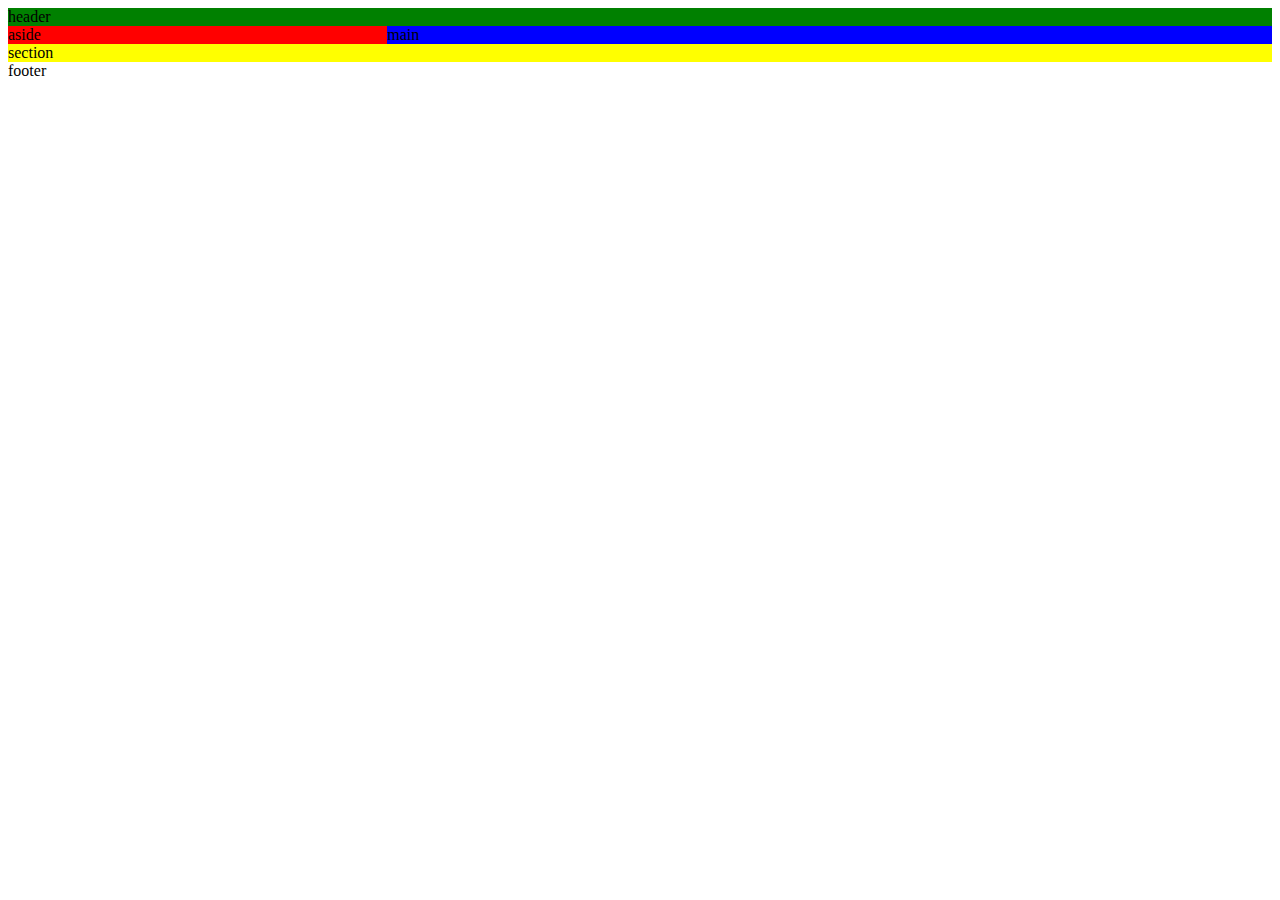
==== index.html @ 19066f65 "layout hem, mobile" ====
<!DOCTYPE html>
<html lang="en">
<head>
  <meta charset="UTF-8">
  <meta name="viewport" content="width=device-width, initial-scale=1.0">
  <link rel="stylesheet" href="css/style.css">
  <title>Hem</title>
</head>
<body>
  <div id="container">
    <header>header</header>
    <aside>aside</aside>
    <main>main</main>
    <section>section</section>
    <footer>footer</footer>
  </div>
  
</body>
</html>
---- css/style.css ----
#container {
    display: grid;
    grid-template-areas: 
    'hd hd'
    'as main'
    'sec sec'
    'ft ft';
    grid-template-columns: 1fr 70%;
    grid-template-rows: 1fr 1fr 1fr 1fr;
}

header {
    grid-area: hd;
    background: green;
}

aside {
    grid-area: as;
    background: red;
}

main {
    grid-area: main;
    background: blue
}

section {
    grid-area: sec;
    background: yellow;
}

footer {
    grid-area: ft;
    background: white;
}
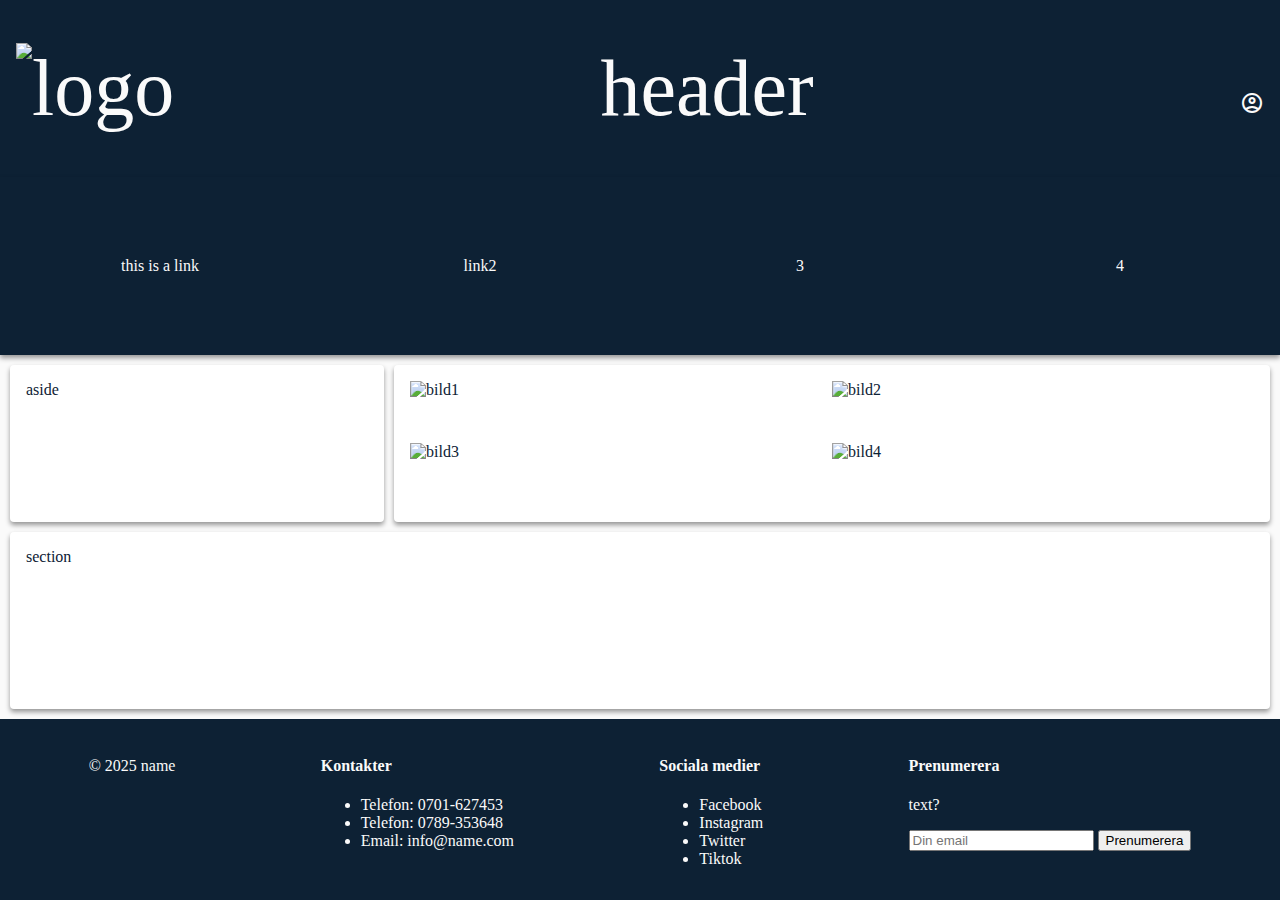
==== commit de055ac0: "Färgval" ====
--- a/index.html
+++ b/index.html
@@ -3,17 +3,73 @@
 <head>
   <meta charset="UTF-8">
   <meta name="viewport" content="width=device-width, initial-scale=1.0">
+  <link rel="stylesheet" href="https://fonts.googleapis.com/icon?family=Material+Icons">
+  <link rel="stylesheet" href="https://fonts.googleapis.com/css2?family=Material+Symbols+Outlined:opsz,wght,FILL,GRAD@20..48,100..700,0..1,-50..200&icon_names=account_circle" />
   <link rel="stylesheet" href="css/style.css">
   <title>Hem</title>
 </head>
 <body>
-  <div id="container">
-    <header>header</header>
-    <aside>aside</aside>
-    <main>main</main>
-    <section>section</section>
-    <footer>footer</footer>
+  <div class="fade-layer"></div>
+  <div id="container1">
+    <header>
+      <div class="menu-button">
+        <i class="material-icons">menu</i>
+      </div>
+      <div class="logo">
+        <img src="" alt="logo">
+      </div>
+      header
+      <div class="user">
+        <i class="material-symbols-outlined">
+          account_circle
+        </i>
+      </div>
+    </header>
+    <nav class="menu">
+      <a href="/index.html" id="link1">this is a link</a>
+      <a href="/index2.html" id="link2">link2</a>
+      <a href="/index3.html" id="link3">3</a>
+      <a href="/index4.html" id="link4">4</a>
+    </nav>
+    <aside id="as1">aside</aside>
+    <main id="main1">
+      <img src="" alt="bild1">
+      <img src="" alt="bild2">
+      <img src="" alt="bild3">
+      <img src="" alt="bild4">
+    </main>
+    <section id="sec1">section</section>
+    <footer>
+      <div class="footer-section">
+        <p id="name-copyright">&copy; 2025 name</p>
+      </div>
+      <div class="footer-section">
+        <h4>Kontakter</h4>
+        <ul>
+            <li>Telefon: 0701-627453</li>
+            <li>Telefon: 0789-353648</li>
+            <li>Email: <a href="mailto:info@name.com" target="_blank">info@name.com</a></li>
+        </ul>
+    </div>
+    <div class="footer-section">
+      <h4>Sociala medier</h4>
+      <ul>
+          <li><a href="https://facebook.com" target="_blank">Facebook</a></li>
+          <li><a href="https://instagram.com" target="_blank">Instagram</a></li>
+          <li><a href="https://twitter.com" target="_blank">Twitter</a></li>
+          <li><a href="https://tiktok.com" target="_blank">Tiktok</a></li>
+      </ul>
+    </div>
+    <div class="footer-section">
+        <h4>Prenumerera</h4>
+        <p>text?</p>
+        <form action="#" method="post">
+            <input type="email" placeholder="Din email" required>
+            <button type="submit">Prenumerera</button>
+        </form>
+    </div>
+  </footer>
   </div>
-  
+  <script src="js/main.js"></script>
 </body>
 </html>--- a/css/style.css
+++ b/css/style.css
@@ -1,35 +1,331 @@
-#container {
+body{
+    margin: 0;
+    background-color: #fafafa;
+    color: #fafafa;
+}
+
+#container1 {
+    height: 100vh;
     display: grid;
     grid-template-areas: 
     'hd hd'
-    'as main'
-    'sec sec'
+    'as1 as1'
+    'main1 main1'
+    'sec1 sec1'
     'ft ft';
     grid-template-columns: 1fr 70%;
-    grid-template-rows: 1fr 1fr 1fr 1fr;
+    grid-template-rows: 1fr 1fr 1fr 1fr 1fr;
+}
+
+#container2{
+    height: 100vh;
+    display: grid;
+    grid-template-areas:
+    'hd hd'
+    'as2 as2'
+    'main2 main2'
+    'sec2 sec2'
+    'ft ft';
+    grid-template-columns: 70% 1fr;
+    grid-template-rows: 1fr 1fr 1fr 1fr 1fr;
+}
+
+#container3{
+    height: 100vh;
+    display: grid;
+    grid-template-areas:
+    'hd hd'
+    'as3 as3'
+    'main3 main3'
+    'sec3 sec3'
+    'ft ft';
+    grid-template-columns: 1fr 1fr;
+    grid-template-rows: 1fr 1fr 1fr 1fr 1fr;
+}
+
+#container4{
+    height: 100vh;
+    display: grid;
+    grid-template-areas:
+    'hd hd'
+    'main4 main4'
+    'as4 as4'
+    'sec4 sec4'
+    'art4 art4'
+    'ft ft';
+    grid-template-columns: 1fr 1fr;
+    grid-template-rows: 1fr 1fr 1fr 1fr 1fr;
 }
 
 header {
     grid-area: hd;
-    background: green;
-}
-
-aside {
-    grid-area: as;
-    background: red;
-}
-
-main {
-    grid-area: main;
-    background: blue
-}
-
-section {
-    grid-area: sec;
-    background: yellow;
+    background: #0d2134;
+    color: #fafafa;
+    display: flex;
+    justify-content: center;
+    justify-content: space-between;
+    align-items: center;
+    padding: 1rem;
+    font-size: 5rem;
+    border-radius: 4px;
+    box-shadow: 0 3px 5px rgba(0, 0, 0, 0.4)
+}
+
+.menu-button i.material-icons{
+    font-size: 2.5rem;
+}
+
+
+.logo {
+    display: none;
+}
+
+.menu {
+    background-color: #0d2134;
+    color: #fafafa;
+    height: 100vh;
+    width: 80vw;
+    position: fixed;
+    top: 0;
+    left: -80vw;
+    transition: left 0.3s;
+    z-index: 10;
+    display: flex;
+    align-items: center;
+    flex-direction: column;
+    justify-content: space-around;
+    box-shadow: 0 3px 5px rgba(0, 0, 0, 0.4)
+    
+}
+
+.menu a{
+    flex:1;
+    height: 100%;
+    width: 100%;
+    display: flex;
+    align-items: center;
+    justify-content: center;
+    
+    text-decoration: none;
+}
+
+.menu a:hover{
+    background-color: aqua;
+}
+
+a {
+    text-decoration: none;
+    color:#fafafa;
+}
+
+
+.show {
+    left: 0;
+}
+
+.fade-layer{
+    position: fixed;
+    top: 0;
+    bottom: 0;
+    left: 0;
+    right: 0;
+    background-color: rgba(0, 0, 0, 0.0);
+    display: none;
+    z-index: 5;
+}
+
+.fade-layer.visible{
+    display: block;
+}
+
+
+aside{
+    background: #ffffff;
+    padding: 1rem;
+    color: #0d2134;
+    border-radius: 4px;
+    box-shadow: 0 3px 5px rgba(0, 0, 0, 0.4);
+}
+
+#as1{
+    grid-area: as1;
+    margin-top: 10px;
+    margin-bottom: 10px;
+    margin-left: 10px;
+}
+
+#as2{
+    grid-area:as2;
+    margin-top: 10px;
+    margin-bottom: 10px;
+    margin-right: 10px;
+}
+
+#as3{
+    grid-area:as3;
+    margin-left: 10px;
+    margin-right: 10px;
+    
+}
+
+#as4{
+    grid-area:as4;
+    margin-left: 10px;
+    margin-right: 10px;
+}
+
+main{
+    background: #ffffff;
+    padding: 1rem;
+    margin: 10px;
+    color: #0d2134;
+    border-radius: 4px;
+    box-shadow: 0 3px 5px rgba(0, 0, 0, 0.4);
+}
+
+#main1{
+    grid-area: main1;
+    
+}
+
+#main2{
+    grid-area: main2;
+}
+
+#main3{
+    grid-area: main3;
+}
+
+#main4{
+    grid-area: main4;
+}
+
+section{
+    background: #ffffff;
+    padding: 1rem;
+    box-shadow: 0 3px 5px rgba(0, 0, 0, 0.4);
+    border-radius: 4px;
+    color: #0d2134;
+}
+
+#sec1{
+    grid-area: sec1;
+    margin-left: 10px;
+    margin-right: 10px;
+
+}
+
+#sec2{
+    grid-area: sec2;
+    margin-left: 10px;
+    margin-right: 10px;
+}
+
+#sec3{
+    grid-area: sec3;
+    margin-top: 10px;
+}
+
+#sec4{
+    grid-area: sec4;
+    
+}
+
+#art4{
+    grid-area: art4;
+    padding: 1rem;
+    background: #ffffff;
+    margin-right: 10px;
+    margin-left: 10px;
+    color: #0d2134; 
+    border-radius: 4px;
+    box-shadow: 0 3px 5px rgba(0, 0, 0, 0.4);
+
 }
 
 footer {
     grid-area: ft;
-    background: white;
+    background: #0d2134;
+    padding: 1rem;
+    display: flex;
+    flex-direction: column;
+    justify-content: space-around;
+    
+    margin-top: 10px;
+
+}
+
+@media (min-width: 600px) {
+    #container1 {
+        grid-template-areas: 
+        'hd hd'
+        'nav nav'
+        'as1 main1'
+        'sec1 sec1'
+        'ft ft';
+    }
+    #container2{
+        grid-template-areas: 
+        'hd hd'
+        'nav nav'
+        'main2 as2'
+        'sec2 sec2'
+        'ft ft';
+    }
+    #container3{
+        grid-template-areas: 
+        'hd hd'
+        'nav nav'
+        'main3 sec3'
+        'as3 sec3'
+        'ft ft';
+    }
+
+    #container4{
+        grid-template-areas: 
+        'hd hd hd'
+        'nav nav nav'
+        'main4 main4 main4'
+        'as4 sec4 art4'
+        'ft ft ft';
+        grid-template-columns: 1fr 1fr 1fr;
+    }
+    .menu {
+        grid-area: nav;
+        width: 100vw;
+        position: relative;
+        left: 0;
+        height: auto;
+        display: flex;
+        flex-direction: row;
+        justify-content: space-around;
+    }
+
+    header{
+        border-radius: 0px;
+    }
+
+    .menu-button{
+        display: none;
+    }
+
+    .logo {
+        display:block;        
+    }
+
+    #main1{
+        display: grid;
+        grid-template-areas: 
+        'i1 i2'
+        'i3 i4';
+    }
+
+    footer{
+        flex-direction: row;
+        justify-content: center;
+        justify-content: space-around;
+        align-items: baseline;
+
+    }
+
 }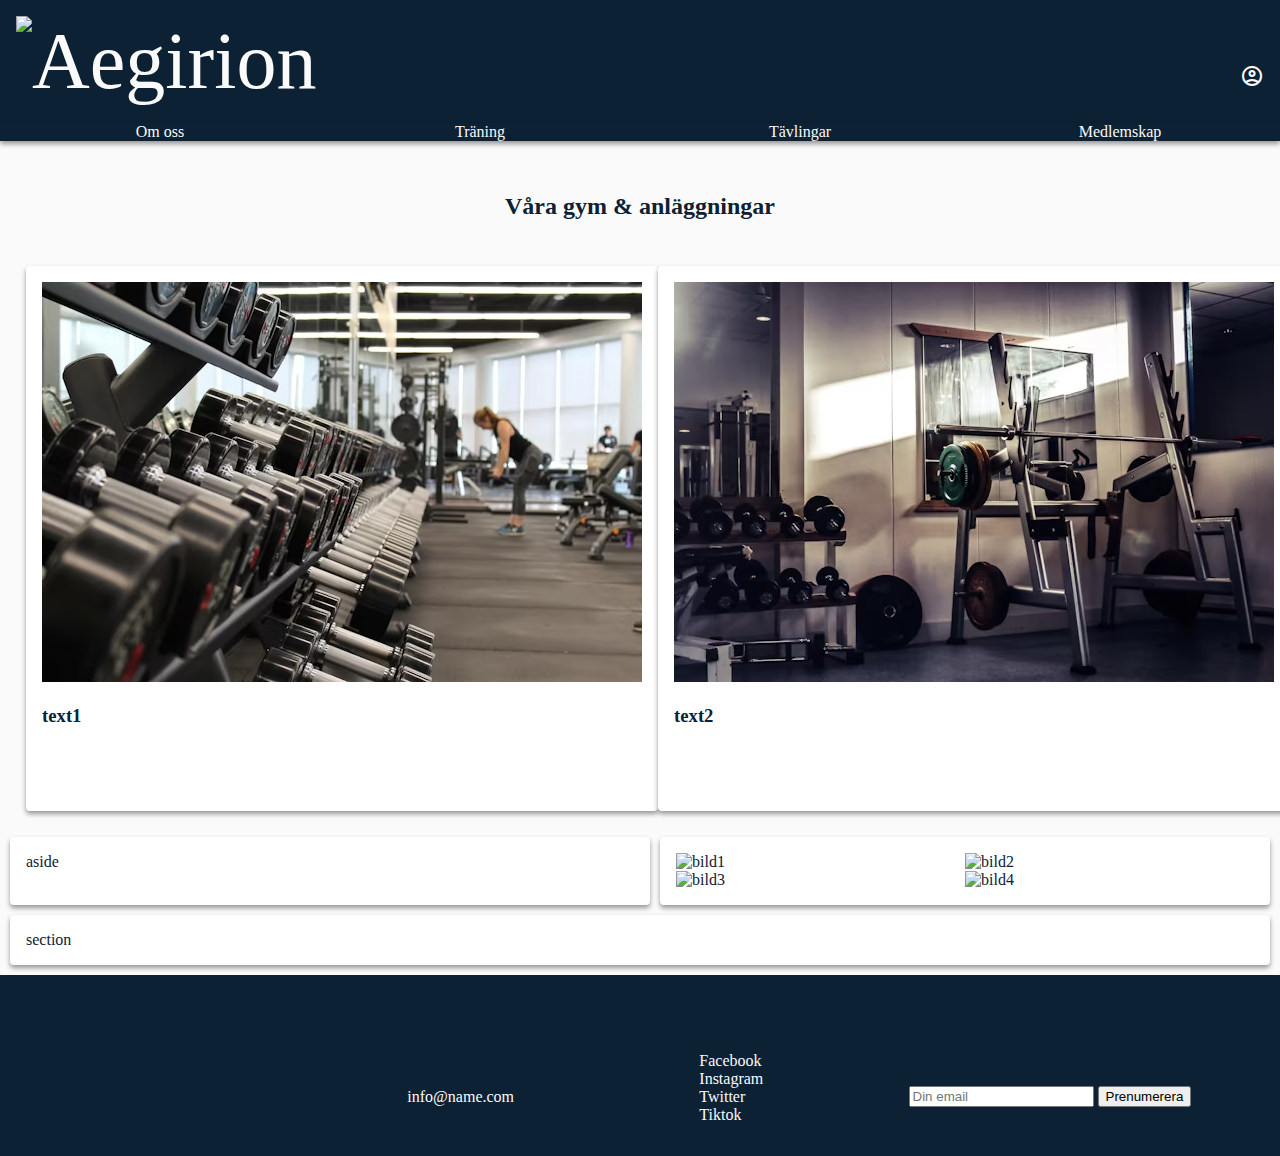
==== commit 888e13d1: "planering av sidor samt bilder på anläggningar" ====
--- a/index.html
+++ b/index.html
@@ -16,9 +16,9 @@
         <i class="material-icons">menu</i>
       </div>
       <div class="logo">
-        <img src="" alt="logo">
+        <img src="" alt="Aegirion">
       </div>
-      header
+      
       <div class="user">
         <i class="material-symbols-outlined">
           account_circle
@@ -26,11 +26,39 @@
       </div>
     </header>
     <nav class="menu">
-      <a href="/index.html" id="link1">this is a link</a>
-      <a href="/index2.html" id="link2">link2</a>
-      <a href="/index3.html" id="link3">3</a>
-      <a href="/index4.html" id="link4">4</a>
+      <a href="/index.html" id="link1">Om oss</a>
+      <a href="/index2.html" id="link2">Träning</a>
+      <a href="/index3.html" id="link3">Tävlingar</a>
+      <a href="/index4.html" id="link4">Medlemskap</a>
     </nav>
+    <div id="header2">
+      <h2>Våra gym & anläggningar</h2>
+    </div>
+    <article id="art1">
+      
+      <div id="gyms">
+        <div id="gym1">
+          <img src="img\gym1.avif" alt="" >
+          <h3>text1</h3>
+        </div>
+        <div id="gym2">
+          <img src="img\gym2.avif" alt="" >
+          <h3>text2</h3>
+        </div>
+        <div id="gym3">
+          <img src="img\gym3.avif" alt="" >
+          <h3>text3</h3>
+        </div>
+        <div id="gym4">
+          <img src="img\gym4.avif" alt="" >
+          <h3>text4</h3>
+        </div>
+        
+      </div>
+
+
+
+    </article>
     <aside id="as1">aside</aside>
     <main id="main1">
       <img src="" alt="bild1">
--- a/css/style.css
+++ b/css/style.css
@@ -1,7 +1,8 @@
 body{
     margin: 0;
     background-color: #fafafa;
-    color: #fafafa;
+    color: #0d2134;
+    width: 100vb;
 }
 
 #container1 {
@@ -9,12 +10,14 @@
     display: grid;
     grid-template-areas: 
     'hd hd'
+    'div1 div1'
+    'art1 art1'
     'as1 as1'
     'main1 main1'
     'sec1 sec1'
     'ft ft';
     grid-template-columns: 1fr 70%;
-    grid-template-rows: 1fr 1fr 1fr 1fr 1fr;
+    grid-template-rows: 1fr 1fr 1fr 1fr 1fr 1fr;
 }
 
 #container2{
@@ -57,6 +60,38 @@
     grid-template-rows: 1fr 1fr 1fr 1fr 1fr;
 }
 
+#gyms{
+    display: flex;
+    justify-content: space-around;
+}
+
+#gym1{
+    background-color: #ffffff;
+    border-radius: 4px;
+    box-shadow: 0 3px 5px rgba(0, 0, 0, 0.4);
+    padding: 1rem;
+}
+#gym2{
+    background-color: #ffffff;
+    border-radius: 4px;
+    box-shadow: 0 3px 5px rgba(0, 0, 0, 0.4);
+    padding: 1rem;
+}
+#gym3{
+    background-color: #ffffff;
+    border-radius: 4px;
+    box-shadow: 0 3px 5px rgba(0, 0, 0, 0.4);
+    padding: 1rem;
+}
+#gym4{
+    background-color: #ffffff;
+    border-radius: 4px;
+    box-shadow: 0 3px 5px rgba(0, 0, 0, 0.4);
+    padding: 1rem;
+}
+
+
+
 header {
     grid-area: hd;
     background: #0d2134;
@@ -138,6 +173,13 @@
     display: block;
 }
 
+#header2{
+    grid-area: div1;
+    display: flex;
+    justify-content: center;
+    padding-top: 2rem;
+    padding-bottom: 1,5rem;
+}
 
 aside{
     background: #ffffff;
@@ -231,16 +273,27 @@
     
 }
 
+article{
+    
+    padding: 1rem;
+    color: #0d2134;
+    
+    margin-left: 10px;
+    margin-right: 10px;
+    margin-top: 10px;
+}
+
+#art1{
+    grid-area: art1;
+    
+
+}
+
 #art4{
-    grid-area: art4;
-    padding: 1rem;
+    grid-area: art4;  
     background: #ffffff;
-    margin-right: 10px;
-    margin-left: 10px;
-    color: #0d2134; 
-    border-radius: 4px;
-    box-shadow: 0 3px 5px rgba(0, 0, 0, 0.4);
-
+    border-radius: 4px;
+    box-shadow: 0 3px 5px rgba(0, 0, 0, 0.4);
 }
 
 footer {
@@ -250,9 +303,7 @@
     display: flex;
     flex-direction: column;
     justify-content: space-around;
-    
-    margin-top: 10px;
-
+    margin-top: 10px;
 }
 
 @media (min-width: 600px) {
@@ -260,6 +311,8 @@
         grid-template-areas: 
         'hd hd'
         'nav nav'
+        'div1 div1'
+        'art1 art1'
         'as1 main1'
         'sec1 sec1'
         'ft ft';
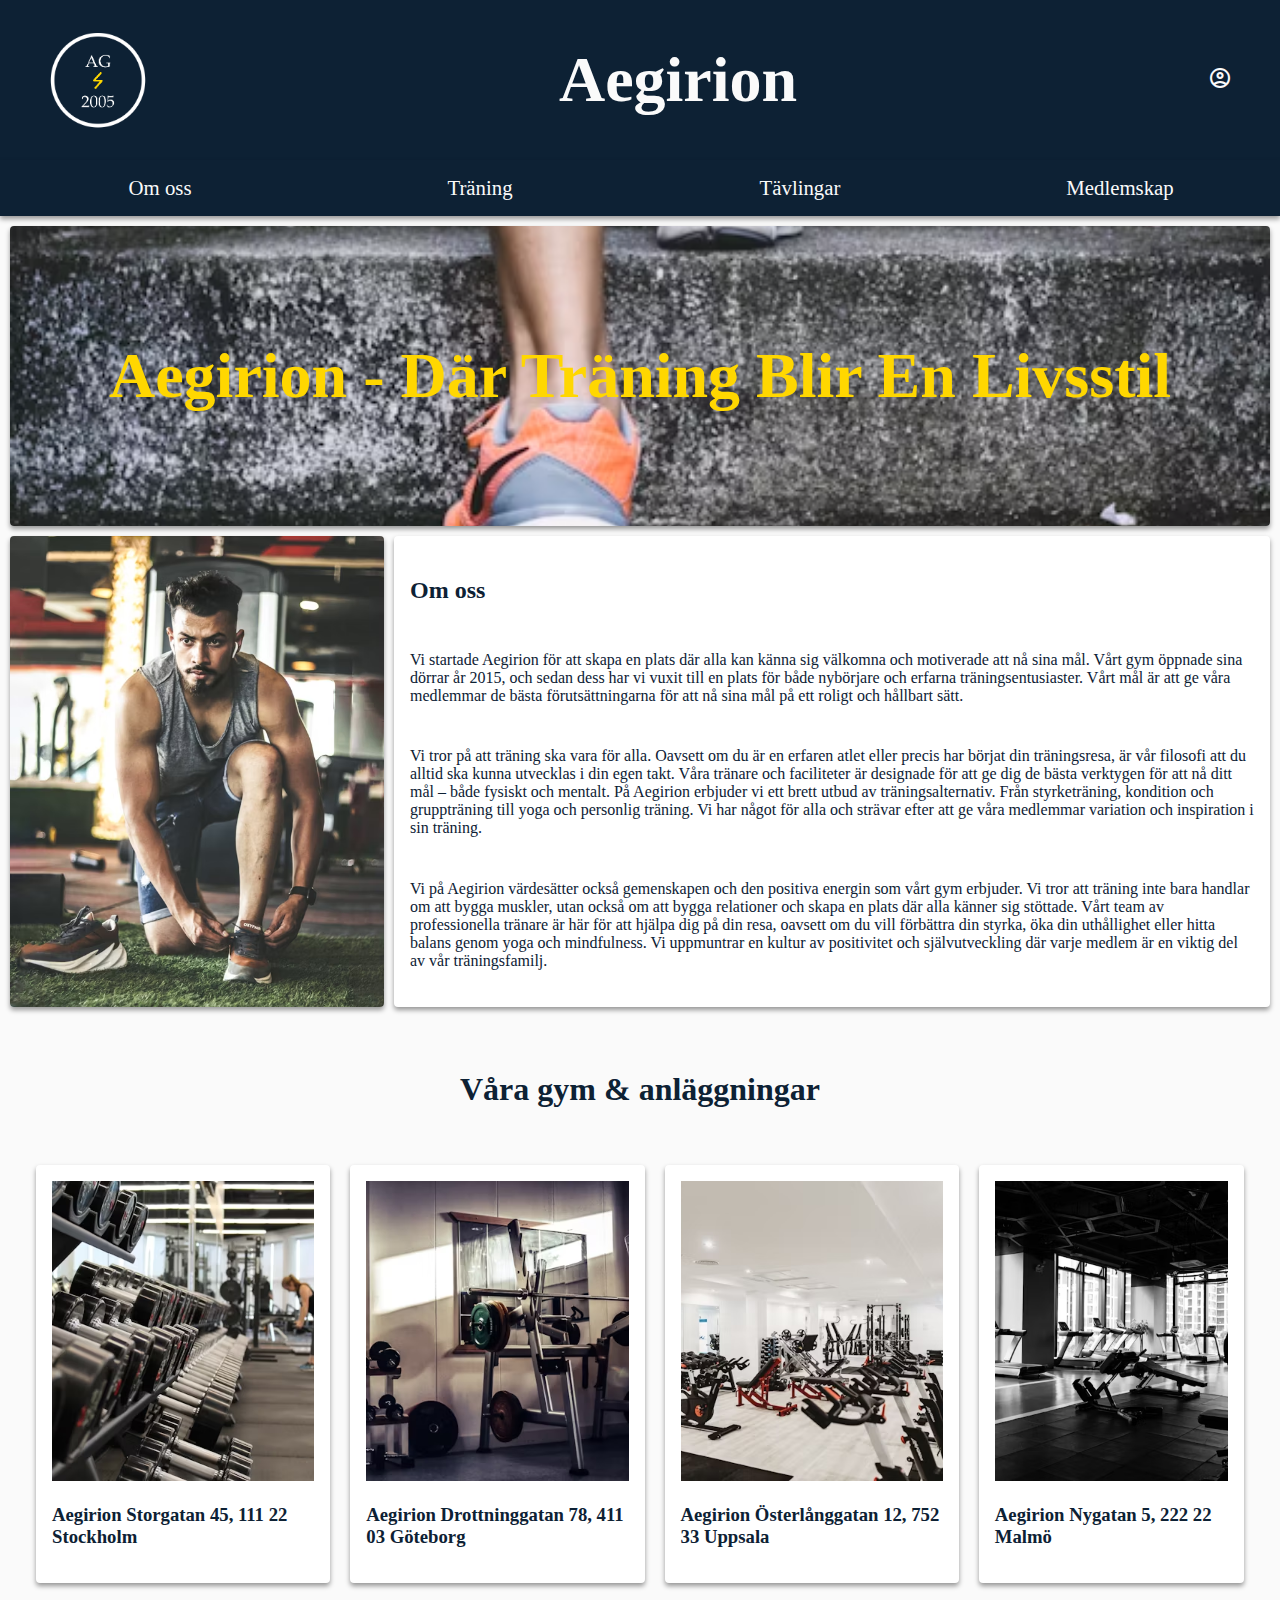
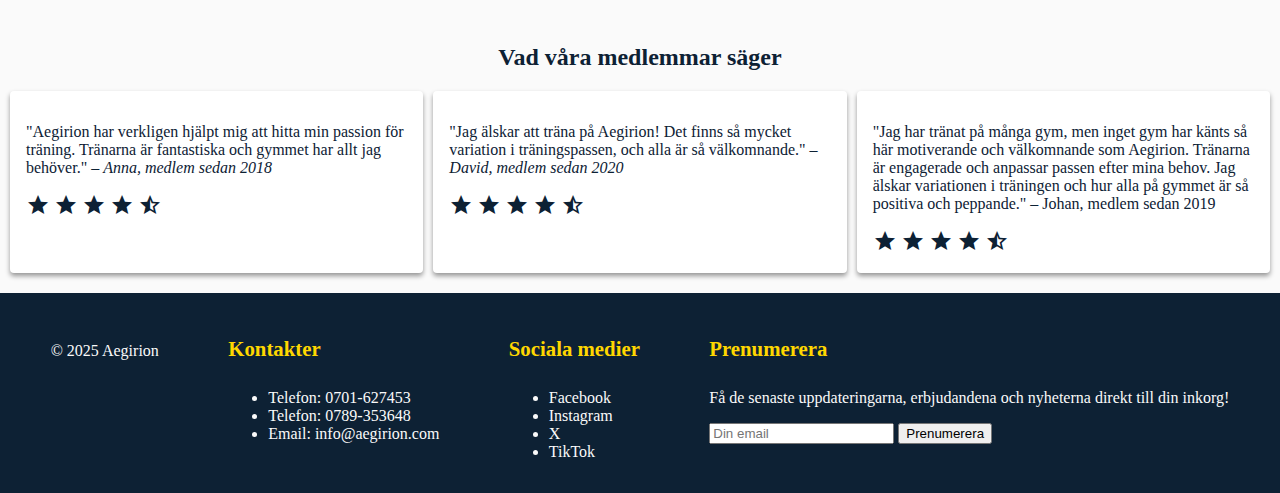
==== commit a3de1593: "Sida 1 i stort sett klar - ändra bakgrundsbilden" ====
--- a/index.html
+++ b/index.html
@@ -15,10 +15,8 @@
       <div class="menu-button">
         <i class="material-icons">menu</i>
       </div>
-      <div class="logo">
-        <img src="" alt="Aegirion">
-      </div>
-      
+      <div id="logo"></div>
+      <h1>Aegirion</h1>
       <div class="user">
         <i class="material-symbols-outlined">
           account_circle
@@ -31,52 +29,91 @@
       <a href="/index3.html" id="link3">Tävlingar</a>
       <a href="/index4.html" id="link4">Medlemskap</a>
     </nav>
+    
+
+    <section id="sec1">
+      
+      <div id="bakgrund_med_text"><h1>Aegirion - Där Träning Blir En Livsstil</h1></div>
+    </section>
+
     <div id="header2">
-      <h2>Våra gym & anläggningar</h2>
+      <h1>Våra gym & anläggningar</h1>
     </div>
+
     <article id="art1">
       
       <div id="gyms">
-        <div id="gym1">
-          <img src="img\gym1.avif" alt="" >
-          <h3>text1</h3>
+        <div class="box">
+          <img src="img\gym1.avif" alt="Aegirion Storgatan 45, 111 22 Stockholm" >
+          <h3> <a href="https://www.google.com/maps">Aegirion Storgatan 45, 111 22 Stockholm</a></h3>
         </div>
-        <div id="gym2">
-          <img src="img\gym2.avif" alt="" >
-          <h3>text2</h3>
+        <div class="box">
+          <img src="img\gym2.avif" alt="Aegirion Drottninggatan 78, 411 03 Göteborg">
+          <h3><a href="https://www.google.com/maps">Aegirion Drottninggatan 78, 411 03 Göteborg</a></h3> 
         </div>
-        <div id="gym3">
-          <img src="img\gym3.avif" alt="" >
-          <h3>text3</h3>
+        <div class="box">
+          <img src="img\gym3.avif" alt="Aegirion Österlånggatan 12, 752 33 Uppsala" >
+          <h3> <a href="https://www.google.com/maps">Aegirion Österlånggatan 12, 752 33 Uppsala</a</h3>
         </div>
-        <div id="gym4">
-          <img src="img\gym4.avif" alt="" >
-          <h3>text4</h3>
+        <div class="box">
+          <img src="img\gym4.avif" alt="Aegirion Nygatan 5, 222 22 Malmö" >
+          <h3><a href="https://www.google.com/maps">Aegirion Nygatan 5, 222 22 Malmö</a></h3>
         </div>
         
       </div>
 
+    </article>
+    <aside id="as1">
+      <img src="img/aside1.avif" alt="Man in the gym">
+        </aside>
+    <main id="main1">
+      <h2>Om oss</h2>
+      <p>Vi startade Aegirion för att skapa en plats där alla kan känna sig välkomna och motiverade att nå sina mål. Vårt gym öppnade sina dörrar år 2015, och sedan dess har vi vuxit till en plats för både nybörjare och erfarna träningsentusiaster. Vårt mål är att ge våra medlemmar de bästa förutsättningarna för att nå sina mål på ett roligt och hållbart sätt.</p>
+      <p>Vi tror på att träning ska vara för alla. Oavsett om du är en erfaren atlet eller precis har börjat din träningsresa, är vår filosofi att du alltid ska kunna utvecklas i din egen takt. Våra tränare och faciliteter är designade för att ge dig de bästa verktygen för att nå ditt mål – både fysiskt och mentalt. På Aegirion erbjuder vi ett brett utbud av träningsalternativ. Från styrketräning, kondition och gruppträning till yoga och personlig träning. Vi har något för alla och strävar efter att ge våra medlemmar variation och inspiration i sin träning.</p>
+      <p>Vi på Aegirion värdesätter också gemenskapen och den positiva energin som vårt gym erbjuder. Vi tror att träning inte bara handlar om att bygga muskler, utan också om att bygga relationer och skapa en plats där alla känner sig stöttade. Vårt team av professionella tränare är här för att hjälpa dig på din resa, oavsett om du vill förbättra din styrka, öka din uthållighet eller hitta balans genom yoga och mindfulness. Vi uppmuntrar en kultur av positivitet och självutveckling där varje medlem är en viktig del av vår träningsfamilj.</p>
+    </main>
 
+    <div id="medlemmar">
+      <h2>Vad våra medlemmar säger</h2>
+      <div id="recentioner">
+        <div class="rec"> 
+          <p>"Aegirion har verkligen hjälpt mig att hitta min passion för träning. Tränarna är fantastiska och gymmet har allt jag behöver." – <em>Anna, medlem sedan 2018</em></p>
+          <span class="material-icons">star</span>
+          <span class="material-icons">star</span>
+          <span class="material-icons">star</span>
+          <span class="material-icons">star</span>
+          <span class="material-icons">star_half</span>
+        </div>
+        <div class="rec"> 
+          <p>"Jag älskar att träna på Aegirion! Det finns så mycket variation i träningspassen, och alla är så välkomnande." – <em>David, medlem sedan 2020</em></p>
+          <span class="material-icons">star</span>
+          <span class="material-icons">star</span>
+          <span class="material-icons">star</span>
+          <span class="material-icons">star</span>
+          <span class="material-icons">star_half</span>
+        </div>
+        <div class="rec">
+          <p>"Jag har tränat på många gym, men inget gym har känts så här motiverande och välkomnande som Aegirion. Tränarna är engagerade och anpassar passen efter mina behov. Jag älskar variationen i träningen och hur alla på gymmet är så positiva och peppande." – Johan, medlem sedan 2019</p>
+          <span class="material-icons">star</span>
+          <span class="material-icons">star</span>
+          <span class="material-icons">star</span>
+          <span class="material-icons">star</span>
+          <span class="material-icons">star_half</span>
+        </div>
+      </div>
+      
+    </div>
 
-    </article>
-    <aside id="as1">aside</aside>
-    <main id="main1">
-      <img src="" alt="bild1">
-      <img src="" alt="bild2">
-      <img src="" alt="bild3">
-      <img src="" alt="bild4">
-    </main>
-    <section id="sec1">section</section>
     <footer>
       <div class="footer-section">
-        <p id="name-copyright">&copy; 2025 name</p>
+        <p id="name-copyright">&copy; 2025 Aegirion</p>
       </div>
       <div class="footer-section">
         <h4>Kontakter</h4>
         <ul>
             <li>Telefon: 0701-627453</li>
             <li>Telefon: 0789-353648</li>
-            <li>Email: <a href="mailto:info@name.com" target="_blank">info@name.com</a></li>
+            <li>Email: <a href="mailto:info@aegirion.com" target="_blank">info@aegirion.com</a></li>
         </ul>
     </div>
     <div class="footer-section">
@@ -84,13 +121,13 @@
       <ul>
           <li><a href="https://facebook.com" target="_blank">Facebook</a></li>
           <li><a href="https://instagram.com" target="_blank">Instagram</a></li>
-          <li><a href="https://twitter.com" target="_blank">Twitter</a></li>
-          <li><a href="https://tiktok.com" target="_blank">Tiktok</a></li>
+          <li><a href="https://twitter.com" target="_blank">X</a></li>
+          <li><a href="https://tiktok.com" target="_blank">TikTok</a></li>
       </ul>
     </div>
     <div class="footer-section">
         <h4>Prenumerera</h4>
-        <p>text?</p>
+        <p>Få de senaste uppdateringarna, erbjudandena och nyheterna direkt till din inkorg!</p>
         <form action="#" method="post">
             <input type="email" placeholder="Din email" required>
             <button type="submit">Prenumerera</button>
--- a/css/style.css
+++ b/css/style.css
@@ -2,26 +2,25 @@
     margin: 0;
     background-color: #fafafa;
     color: #0d2134;
-    width: 100vb;
+    width: 100vw;
+    overflow-x: hidden;
 }
 
 #container1 {
-    height: 100vh;
     display: grid;
     grid-template-areas: 
     'hd hd'
+    'sec1 sec1'
+    'main1 main1'
+    'as1 as1'
     'div1 div1'
     'art1 art1'
-    'as1 as1'
-    'main1 main1'
-    'sec1 sec1'
+    'div2 div2'
     'ft ft';
     grid-template-columns: 1fr 70%;
-    grid-template-rows: 1fr 1fr 1fr 1fr 1fr 1fr;
 }
 
 #container2{
-    height: 100vh;
     display: grid;
     grid-template-areas:
     'hd hd'
@@ -30,11 +29,10 @@
     'sec2 sec2'
     'ft ft';
     grid-template-columns: 70% 1fr;
-    grid-template-rows: 1fr 1fr 1fr 1fr 1fr;
+    
 }
 
 #container3{
-    height: 100vh;
     display: grid;
     grid-template-areas:
     'hd hd'
@@ -43,11 +41,10 @@
     'sec3 sec3'
     'ft ft';
     grid-template-columns: 1fr 1fr;
-    grid-template-rows: 1fr 1fr 1fr 1fr 1fr;
+    
 }
 
 #container4{
-    height: 100vh;
     display: grid;
     grid-template-areas:
     'hd hd'
@@ -57,53 +54,43 @@
     'art4 art4'
     'ft ft';
     grid-template-columns: 1fr 1fr;
-    grid-template-rows: 1fr 1fr 1fr 1fr 1fr;
-}
-
-#gyms{
-    display: flex;
-    justify-content: space-around;
-}
-
-#gym1{
+    
+}
+
+.box{
     background-color: #ffffff;
     border-radius: 4px;
     box-shadow: 0 3px 5px rgba(0, 0, 0, 0.4);
     padding: 1rem;
-}
-#gym2{
-    background-color: #ffffff;
-    border-radius: 4px;
-    box-shadow: 0 3px 5px rgba(0, 0, 0, 0.4);
-    padding: 1rem;
-}
-#gym3{
-    background-color: #ffffff;
-    border-radius: 4px;
-    box-shadow: 0 3px 5px rgba(0, 0, 0, 0.4);
-    padding: 1rem;
-}
-#gym4{
-    background-color: #ffffff;
-    border-radius: 4px;
-    box-shadow: 0 3px 5px rgba(0, 0, 0, 0.4);
-    padding: 1rem;
-}
-
-
+    margin: 10px;
+}
+
+.box img{
+    width: 100%;
+    height: 300px;
+    object-fit: cover;
+}
+
+#logo{
+    background-image: url("../img/fulllogo.png");
+    height: 100px;
+    width: 100px;
+    background-size: contain;
+
+}
 
 header {
     grid-area: hd;
     background: #0d2134;
     color: #fafafa;
     display: flex;
-    justify-content: center;
     justify-content: space-between;
     align-items: center;
-    padding: 1rem;
-    font-size: 5rem;
-    border-radius: 4px;
-    box-shadow: 0 3px 5px rgba(0, 0, 0, 0.4)
+    font-size: 2rem;
+    border-radius: 4px;
+    box-shadow: 0 3px 5px rgba(0, 0, 0, 0.4);
+    padding-left: 3rem;
+    padding-right: 3rem;
 }
 
 .menu-button i.material-icons{
@@ -114,6 +101,31 @@
 .logo {
     display: none;
 }
+
+#medlemmar{
+    grid-area: div2;
+}
+
+#medlemmar h2{
+    justify-self: center;
+    padding-top: 1rem;
+}
+
+#recentioner{
+    display: flex;
+    justify-content: space-around;
+    gap: 10px;
+    margin: 10px;
+}
+
+.rec{
+    background-color: #ffffff;
+    border-radius: 4px;
+    box-shadow: 0 3px 5px rgba(0, 0, 0, 0.4);
+    padding: 1rem;
+    width: 300%;
+}
+
 
 .menu {
     background-color: #0d2134;
@@ -129,28 +141,33 @@
     align-items: center;
     flex-direction: column;
     justify-content: space-around;
-    box-shadow: 0 3px 5px rgba(0, 0, 0, 0.4)
-    
-}
+    box-shadow: 0 3px 5px rgba(0, 0, 0, 0.4);
+    font-size: 1.3rem; 
+}
+
 
 .menu a{
     flex:1;
-    height: 100%;
+    height: auto;
     width: 100%;
     display: flex;
     align-items: center;
     justify-content: center;
-    
-    text-decoration: none;
+    padding-top: 1rem;
+    padding-bottom: 1rem;
 }
 
 .menu a:hover{
     background-color: aqua;
 }
 
-a {
+a{
     text-decoration: none;
     color:#fafafa;
+}
+
+article a{
+    color:#0d2134;
 }
 
 
@@ -183,10 +200,15 @@
 
 aside{
     background: #ffffff;
-    padding: 1rem;
     color: #0d2134;
     border-radius: 4px;
     box-shadow: 0 3px 5px rgba(0, 0, 0, 0.4);
+}
+
+aside img{
+width: 100%;
+height: 100%;
+border-radius: 4px;
 }
 
 #as1{
@@ -201,12 +223,14 @@
     margin-top: 10px;
     margin-bottom: 10px;
     margin-right: 10px;
+    padding: 1rem;
 }
 
 #as3{
     grid-area:as3;
     margin-left: 10px;
     margin-right: 10px;
+    padding: 1rem;
     
 }
 
@@ -214,6 +238,7 @@
     grid-area:as4;
     margin-left: 10px;
     margin-right: 10px;
+    padding: 1rem;
 }
 
 main{
@@ -227,7 +252,8 @@
 
 #main1{
     grid-area: main1;
-    
+    display: flex;
+    align-items: center;
 }
 
 #main2{
@@ -248,14 +274,32 @@
     box-shadow: 0 3px 5px rgba(0, 0, 0, 0.4);
     border-radius: 4px;
     color: #0d2134;
+    margin-left: 10px;
+    margin-right: 10px;
 }
 
 #sec1{
     grid-area: sec1;
-    margin-left: 10px;
-    margin-right: 10px;
-
-}
+    margin-top: 10px;
+    padding: 0;
+}
+
+#bakgrund_med_text{
+    background-image: url("../img/slogan_png.png");
+    background-size: cover;  /* Gör så att bilden täcker hela sektionen */
+    background-position: center;  /* Centrera bilden */
+    background-repeat: no-repeat;  /* Se till att den inte upprepas */
+    height: 300px;  /* Justera höjden efter behov */
+    display: flex;
+    align-items: center;
+    justify-content: center;  /* Centrera texten vertikalt */
+    font-size: 2rem;
+    font-weight: bold;
+    color: #FFD700;
+    border-radius: 4px;
+    
+}
+
 
 #sec2{
     grid-area: sec2;
@@ -286,7 +330,6 @@
 #art1{
     grid-area: art1;
     
-
 }
 
 #art4{
@@ -304,17 +347,25 @@
     flex-direction: column;
     justify-content: space-around;
     margin-top: 10px;
-}
-
-@media (min-width: 600px) {
+    color: #fafafa;
+}
+
+footer h4{
+    color: #FFD700;
+    font-size: 1.3rem;
+}
+
+@media (min-width: 900px) {
     #container1 {
         grid-template-areas: 
         'hd hd'
         'nav nav'
+        'sec1 sec1'
+        'as1 main1'
         'div1 div1'
         'art1 art1'
-        'as1 main1'
-        'sec1 sec1'
+        
+        'div2 div2'
         'ft ft';
     }
     #container2{
@@ -353,6 +404,11 @@
         flex-direction: row;
         justify-content: space-around;
     }
+    #gyms{
+        display: flex;
+        justify-content: space-around;
+
+    }
 
     header{
         border-radius: 0px;
@@ -368,9 +424,6 @@
 
     #main1{
         display: grid;
-        grid-template-areas: 
-        'i1 i2'
-        'i3 i4';
     }
 
     footer{
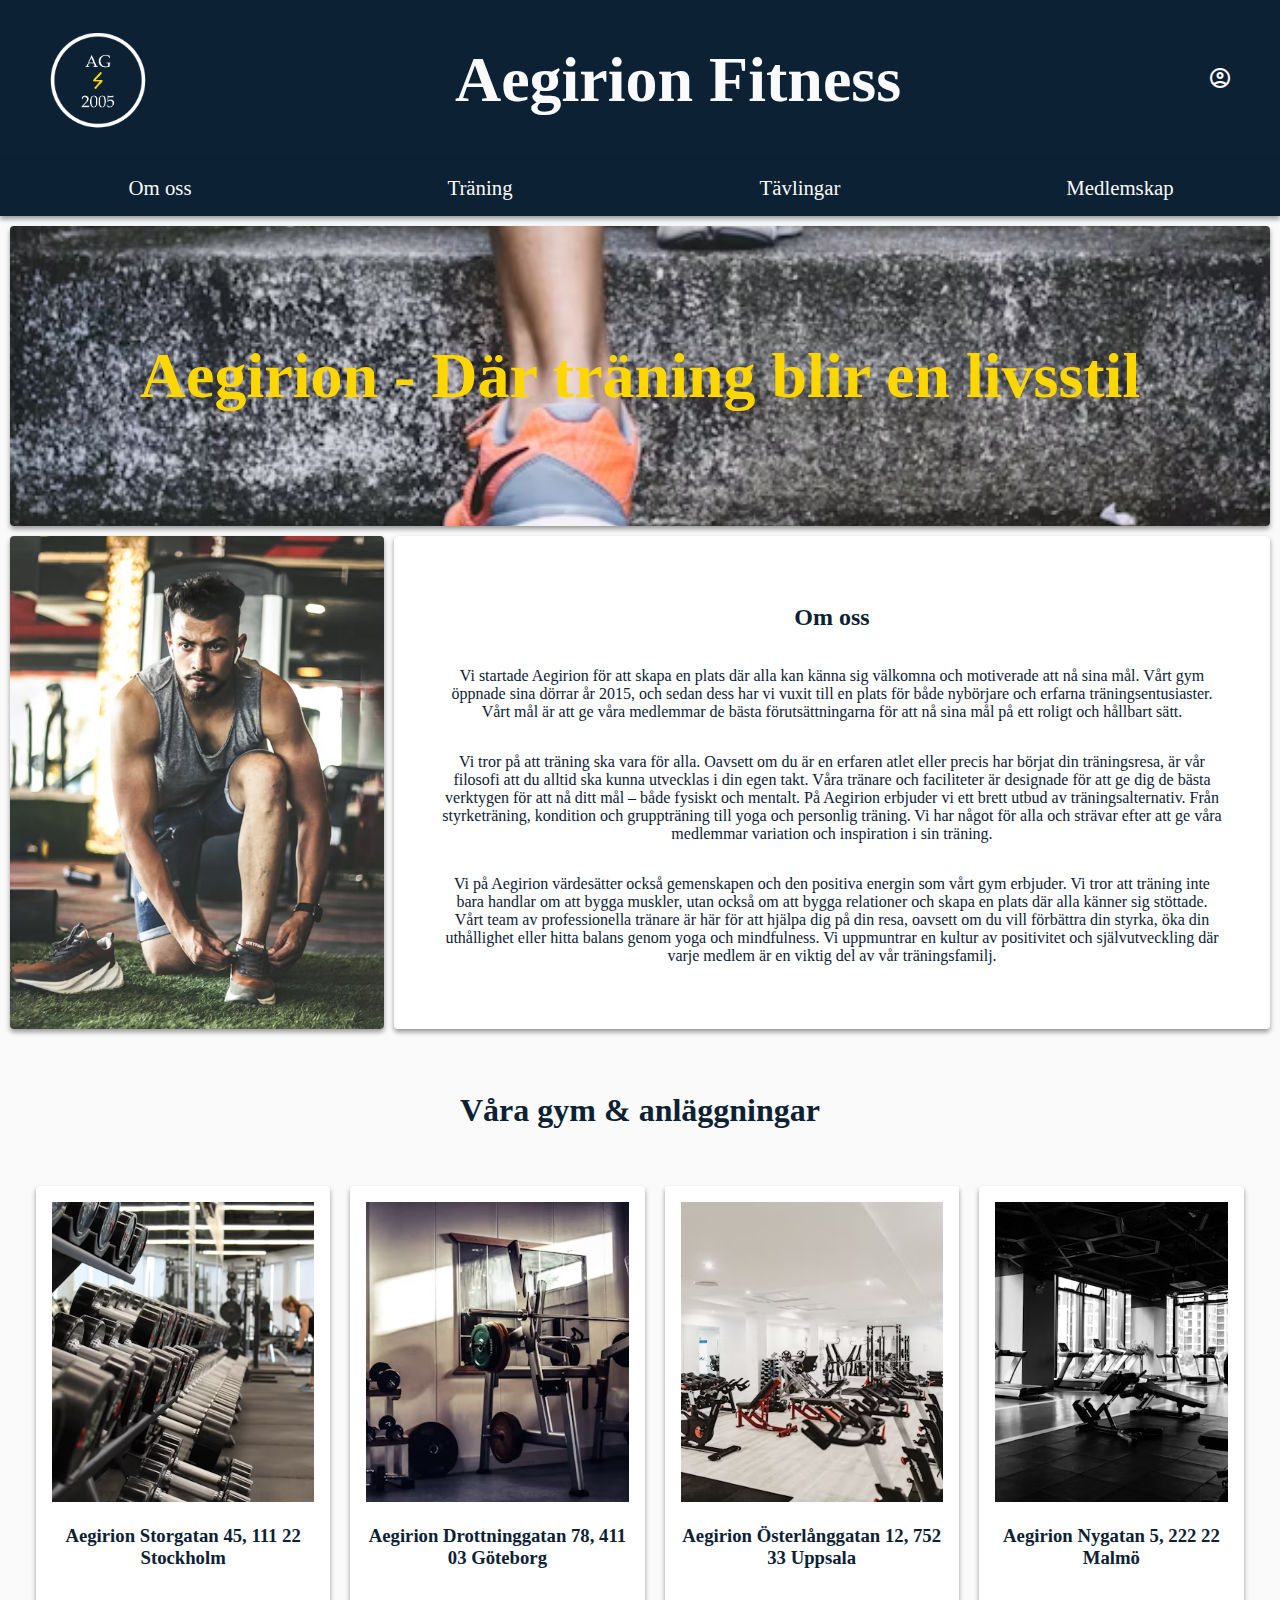
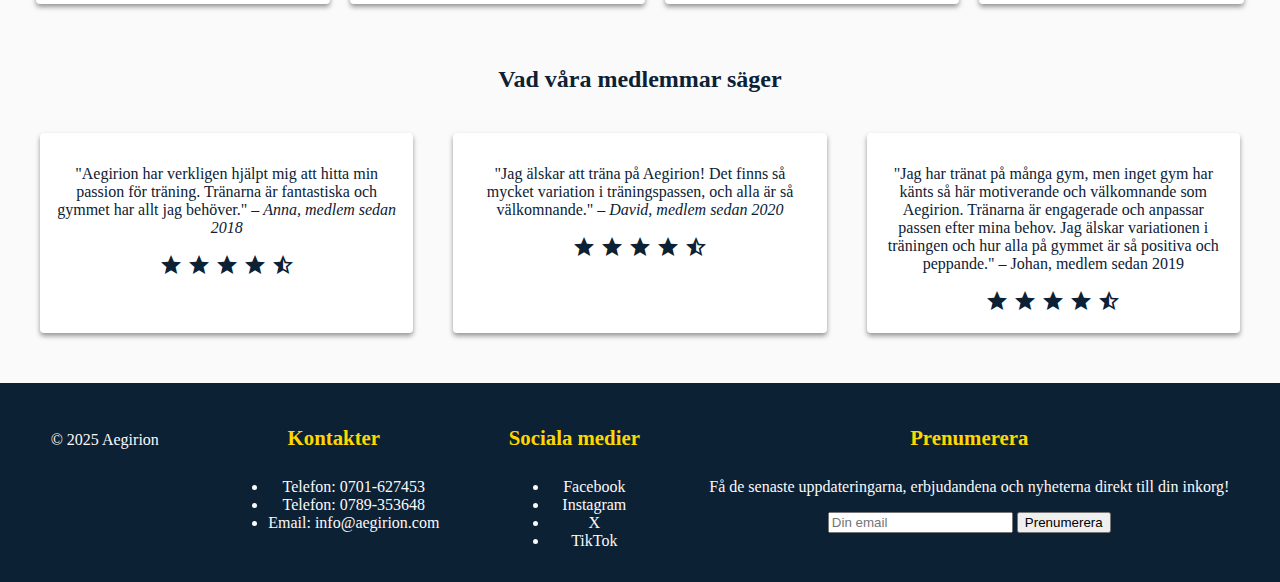
==== commit e314583a: "Content klart" ====
--- a/index.html
+++ b/index.html
@@ -6,7 +6,7 @@
   <link rel="stylesheet" href="https://fonts.googleapis.com/icon?family=Material+Icons">
   <link rel="stylesheet" href="https://fonts.googleapis.com/css2?family=Material+Symbols+Outlined:opsz,wght,FILL,GRAD@20..48,100..700,0..1,-50..200&icon_names=account_circle" />
   <link rel="stylesheet" href="css/style.css">
-  <title>Hem</title>
+  <title>Aegirion Fitness - Hem</title>
 </head>
 <body>
   <div class="fade-layer"></div>
@@ -15,8 +15,8 @@
       <div class="menu-button">
         <i class="material-icons">menu</i>
       </div>
-      <div id="logo"></div>
-      <h1>Aegirion</h1>
+      <div class="logo"></div>
+      <h1>Aegirion Fitness</h1>
       <div class="user">
         <i class="material-symbols-outlined">
           account_circle
@@ -25,15 +25,15 @@
     </header>
     <nav class="menu">
       <a href="/index.html" id="link1">Om oss</a>
-      <a href="/index2.html" id="link2">Träning</a>
-      <a href="/index3.html" id="link3">Tävlingar</a>
-      <a href="/index4.html" id="link4">Medlemskap</a>
+      <a href="/traning.html" id="link2">Träning</a>
+      <a href="/tavlingar.html" id="link3">Tävlingar</a>
+      <a href="/medlem.html" id="link4">Medlemskap</a>
     </nav>
     
 
     <section id="sec1">
       
-      <div id="bakgrund_med_text"><h1>Aegirion - Där Träning Blir En Livsstil</h1></div>
+      <div id="bakgrund_med_text"><h1>Aegirion - Där träning blir en livsstil</h1></div>
     </section>
 
     <div id="header2">
--- a/css/style.css
+++ b/css/style.css
@@ -2,8 +2,9 @@
     margin: 0;
     background-color: #fafafa;
     color: #0d2134;
-    width: 100vw;
+    width: 100%;
     overflow-x: hidden;
+    text-align: center;
 }
 
 #container1 {
@@ -24,9 +25,12 @@
     display: grid;
     grid-template-areas:
     'hd hd'
+    'sec1 sec1'
+    'main2 main2'
+    'training training'
     'as2 as2'
-    'main2 main2'
     'sec2 sec2'
+    'PT PT'
     'ft ft';
     grid-template-columns: 70% 1fr;
     
@@ -36,11 +40,13 @@
     display: grid;
     grid-template-areas:
     'hd hd'
+    'sec1 sec1'
     'as3 as3'
     'main3 main3'
+    'art3 art3'
     'sec3 sec3'
     'ft ft';
-    grid-template-columns: 1fr 1fr;
+
     
 }
 
@@ -48,6 +54,7 @@
     display: grid;
     grid-template-areas:
     'hd hd'
+    'sec1 sec1'
     'main4 main4'
     'as4 as4'
     'sec4 sec4'
@@ -71,7 +78,7 @@
     object-fit: cover;
 }
 
-#logo{
+.logo{
     background-image: url("../img/fulllogo.png");
     height: 100px;
     width: 100px;
@@ -114,8 +121,8 @@
 #recentioner{
     display: flex;
     justify-content: space-around;
-    gap: 10px;
-    margin: 10px;
+    gap: 40px;
+    margin: 40px;
 }
 
 .rec{
@@ -158,7 +165,8 @@
 }
 
 .menu a:hover{
-    background-color: aqua;
+    background-color: #FFD700;
+    color: #0d2134;
 }
 
 a{
@@ -209,6 +217,7 @@
 width: 100%;
 height: 100%;
 border-radius: 4px;
+object-fit: cover;
 }
 
 #as1{
@@ -218,12 +227,23 @@
     margin-left: 10px;
 }
 
+#as2 h5{
+    font-size:1rem;
+}
+
 #as2{
     grid-area:as2;
     margin-top: 10px;
+    margin-right: 10px;
+    padding: 1rem;
+    padding-top: 4rem;
+}
+
+#as3 img{
+    height: auto;
+    margin-top:-6px;
     margin-bottom: 10px;
-    margin-right: 10px;
-    padding: 1rem;
+    
 }
 
 #as3{
@@ -231,7 +251,9 @@
     margin-left: 10px;
     margin-right: 10px;
     padding: 1rem;
-    
+    background: #fafafa;
+    border-radius: none;
+    box-shadow: none;
 }
 
 #as4{
@@ -243,29 +265,55 @@
 
 main{
     background: #ffffff;
-    padding: 1rem;
+    padding: 3rem;
     margin: 10px;
     color: #0d2134;
     border-radius: 4px;
-    box-shadow: 0 3px 5px rgba(0, 0, 0, 0.4);
+    
 }
 
 #main1{
     grid-area: main1;
-    display: flex;
-    align-items: center;
+    flex-wrap: wrap;
+    padding: 3rem;
+    box-shadow: 0 3px 5px rgba(0, 0, 0, 0.4);
 }
 
 #main2{
     grid-area: main2;
+    box-shadow: 0 3px 5px rgba(0, 0, 0, 0.4);
+}
+
+
+#training{
+    display: flex;
+    align-items: center;
+    justify-content: center;
+}
+
+#training img{
+    width: 100%;
+    object-fit: cover;
+    margin-left: 10px;
+    margin-right: 10px;
+    margin-top: 10px;
+    border-radius: 4px;
+    box-shadow: 0 3px 5px rgba(0, 0, 0, 0.4);
 }
 
 #main3{
     grid-area: main3;
+    box-shadow: 0 3px 5px rgba(0, 0, 0, 0.4);
+    margin-bottom: 40px;
+    
 }
 
 #main4{
     grid-area: main4;
+    padding-left: 5rem;
+    padding-right: 5rem;
+    
+    box-shadow: 0 3px 5px rgba(0, 0, 0, 0.4);
 }
 
 section{
@@ -282,17 +330,19 @@
     grid-area: sec1;
     margin-top: 10px;
     padding: 0;
+    position: relative;
+    z-index: 1;
 }
 
 #bakgrund_med_text{
     background-image: url("../img/slogan_png.png");
-    background-size: cover;  /* Gör så att bilden täcker hela sektionen */
-    background-position: center;  /* Centrera bilden */
-    background-repeat: no-repeat;  /* Se till att den inte upprepas */
-    height: 300px;  /* Justera höjden efter behov */
+    background-size: cover;
+    background-position: center;
+    background-repeat: no-repeat;  
+    height: 300px;
     display: flex;
     align-items: center;
-    justify-content: center;  /* Centrera texten vertikalt */
+    justify-content: center;
     font-size: 2rem;
     font-weight: bold;
     color: #FFD700;
@@ -303,13 +353,124 @@
 
 #sec2{
     grid-area: sec2;
+    padding: 2rem;
+    background: #fafafa;
+    padding: 1rem;
+    box-shadow: none;
+    border-radius: none;
+    
+}
+
+.training-grid{
+    display: grid;
+    gap: 1.5rem;
+}
+
+.training-box {
+    background-size: cover;
+    background-repeat: no-repeat;
+    width: 100%;
+    padding-bottom: 56.25%;
+    object-fit: cover;
+    border-radius: 4px;
+    box-shadow: 0 3px 5px rgba(0, 0, 0, 0.4);
+    text-align: center;
+    position: relative; 
+}
+
+#tra1{
+    background-image: url("../img/strength-png.png");
+}
+#tra2{
+    background-image: url("../img/cardio.avif");    
+}
+#tra3{
+    background-image: url("../img/yoga.avif");    
+}
+#tra4{
+    background-image: url("../img/padel.avif");
+    
+}
+#tra5{
+    background-image: url("../img/pilates.avif");
+    
+}
+#tra6{
+    background-image: url("../img/zumba.avif");
+    
+}
+#tra7{
+    background-image: url("../img/spinning.avif");
+    
+}
+#tra8{
+    background-image: url("../img/trx.avif");
+    
+}
+#tra9{
+    background-image: url("../img/climbing-png.png");
+    
+}
+
+#PT{
+    grid-area: PT;
+    background-color: #ffffff;
+    border-radius: 4px;
+    margin: 10px;
+    padding: 1rem;
+}
+
+
+.whitebackground{
+    background-color:rgba(255, 255, 255, 0.7);
+    width: 60%;
+    position: absolute;
+    top: 50%;
+    left: 50%;
+    transform: translate(-50%, -50%);
+    border-radius: 4px;
+}
+
+
+.training-box:hover{
+    transform: scale(1.1);
+}
+#sec2 h2{
+    justify-self: center;
+    padding: 1rem;
+    font-size: 2rem;
+    
+}
+
+#sec3{
+    grid-area: sec3;
+    margin-top: -5px;
+    background: #fafafa;
+    box-shadow: none;
+    border-radius: none;
+    color: #0d2134;
     margin-left: 10px;
     margin-right: 10px;
-}
-
-#sec3{
-    grid-area: sec3;
-    margin-top: 10px;
+    position: relative;
+    z-index: 0;
+}
+
+#sec3 h2{
+    justify-self: center;
+    padding: 1rem;
+}
+
+#border{
+    border: solid #FFD700 3px;
+}
+
+.tavling-box{
+    background-color: #ffffff;
+    border-radius: 4px;
+    box-shadow: 0 3px 5px rgba(0, 0, 0, 0.4);
+    padding: 1rem;
+    margin-bottom: 1rem;
+
 }
 
 #sec4{
@@ -317,11 +478,12 @@
     
 }
 
-article{
-    
+article{ 
     padding: 1rem;
     color: #0d2134;
-    
+    background: #ffffff;
+    border-radius: 4px;
+    box-shadow: 0 3px 5px rgba(0, 0, 0, 0.4);
     margin-left: 10px;
     margin-right: 10px;
     margin-top: 10px;
@@ -329,14 +491,26 @@
 
 #art1{
     grid-area: art1;
-    
+    background: #fafafa;
+    border-radius: none;
+    box-shadow: none;
+}
+
+#art3{
+    grid-area: art3;
+    margin-right: 20px;
+    margin-left: 20px;
 }
 
 #art4{
-    grid-area: art4;  
-    background: #ffffff;
-    border-radius: 4px;
-    box-shadow: 0 3px 5px rgba(0, 0, 0, 0.4);
+    grid-area: art4;
+    margin-top: 0px;
+}
+
+#art4 img{
+    width: 100%;
+    height: 300px;
+    object-fit: cover;
 }
 
 footer {
@@ -363,8 +537,7 @@
         'sec1 sec1'
         'as1 main1'
         'div1 div1'
-        'art1 art1'
-        
+        'art1 art1'    
         'div2 div2'
         'ft ft';
     }
@@ -372,23 +545,29 @@
         grid-template-areas: 
         'hd hd'
         'nav nav'
+        'sec1 sec1'
         'main2 as2'
+        'training as2'
         'sec2 sec2'
+        'PT PT'
         'ft ft';
     }
     #container3{
         grid-template-areas: 
-        'hd hd'
-        'nav nav'
-        'main3 sec3'
-        'as3 sec3'
-        'ft ft';
+        'hd hd hd'
+        'nav nav nav'
+        'sec1 sec1 sec1'
+        'as3 main3 sec3'
+        'art3 art3 sec3'
+        'ft ft ft';
+        grid-template-columns: 1fr 1fr 1fr;
     }
 
     #container4{
         grid-template-areas: 
         'hd hd hd'
         'nav nav nav'
+        'sec1 sec1 sec1'
         'main4 main4 main4'
         'as4 sec4 art4'
         'ft ft ft';
@@ -409,6 +588,13 @@
         justify-content: space-around;
 
     }
+    .training-grid{
+        grid-template-areas: 
+        'tra1 tra2 tra3'
+        'tra4 tra5 tra6'
+        'tra7 tra8 tra9';
+        grid-template-columns: 1fr 1fr 1fr;
+    }
 
     header{
         border-radius: 0px;
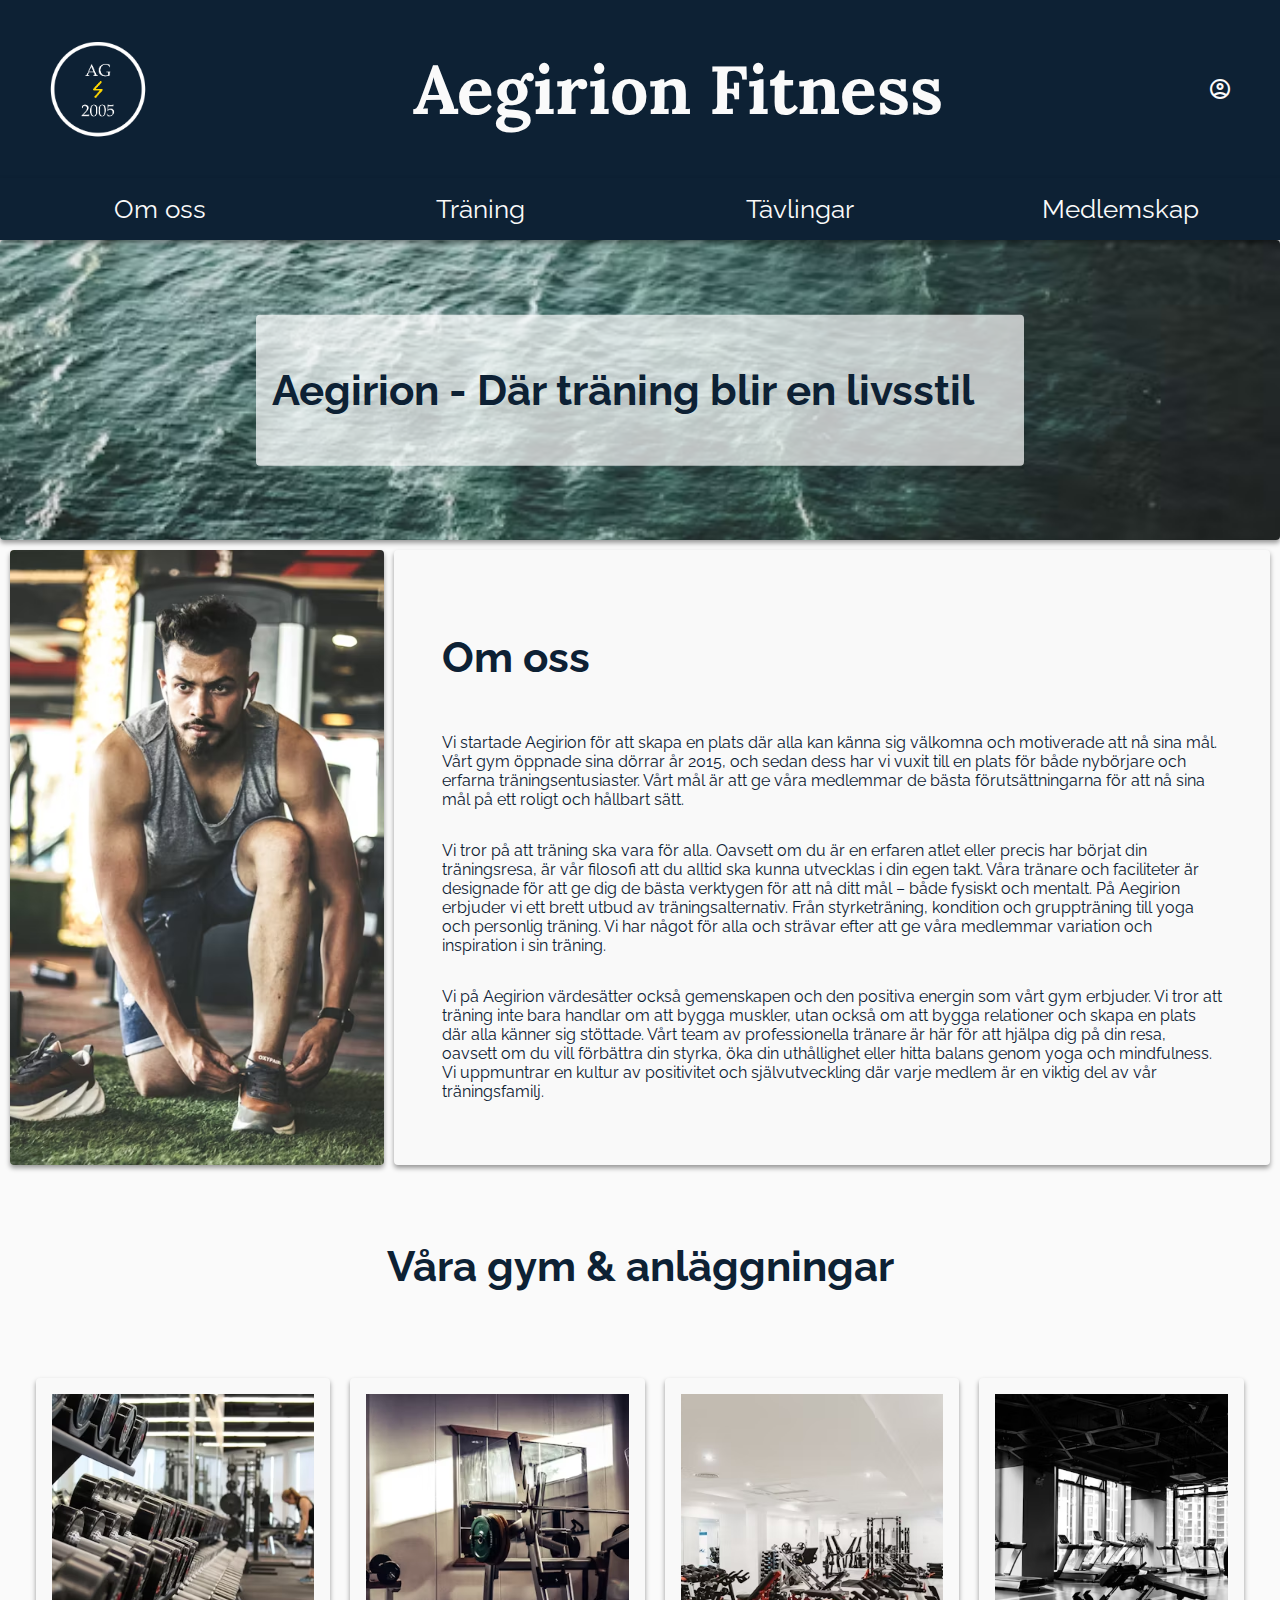
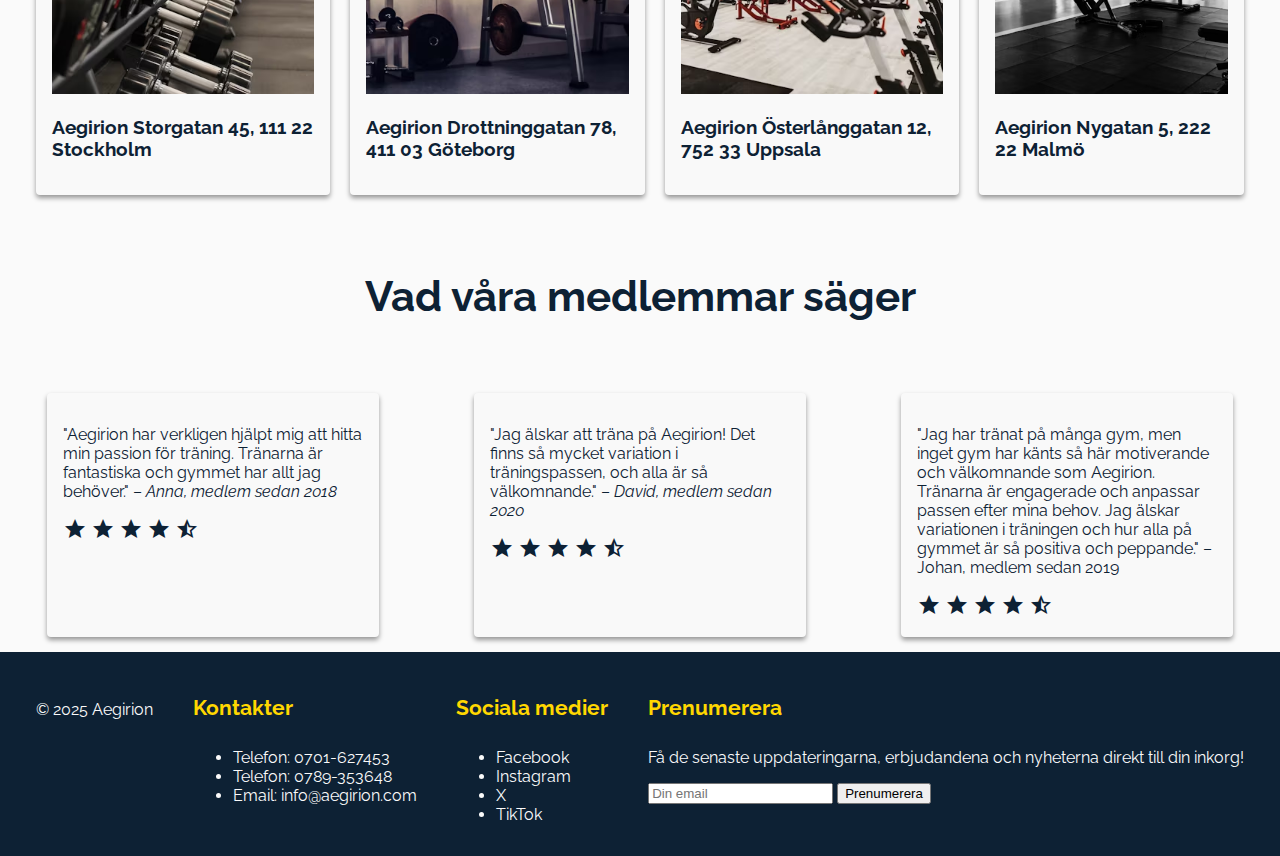
==== commit ed61f65a: "Inlämning" ====
--- a/index.html
+++ b/index.html
@@ -1,5 +1,5 @@
 <!DOCTYPE html>
-<html lang="en">
+<html lang="sv">
 <head>
   <meta charset="UTF-8">
   <meta name="viewport" content="width=device-width, initial-scale=1.0">
@@ -7,6 +7,11 @@
   <link rel="stylesheet" href="https://fonts.googleapis.com/css2?family=Material+Symbols+Outlined:opsz,wght,FILL,GRAD@20..48,100..700,0..1,-50..200&icon_names=account_circle" />
   <link rel="stylesheet" href="css/style.css">
   <title>Aegirion Fitness - Hem</title>
+  <link rel="preconnect" href="https://fonts.googleapis.com">
+  <link rel="preconnect" href="https://fonts.gstatic.com" crossorigin>
+  <link href="https://fonts.googleapis.com/css2?family=Raleway:ital,wght@0,100..900;1,100..900&display=swap" rel="stylesheet">
+  <link href="https://fonts.googleapis.com/css2?family=Lora:ital,wght@0,400..700;1,400..700&display=swap" rel="stylesheet">
+
 </head>
 <body>
   <div class="fade-layer"></div>
@@ -33,31 +38,31 @@
 
     <section id="sec1">
       
-      <div id="bakgrund_med_text"><h1>Aegirion - Där träning blir en livsstil</h1></div>
+      <div id="bakgrund_med_text"><div class="whitebackground"><h2>Aegirion - Där träning blir en livsstil</h2></div></div>
     </section>
 
     <div id="header2">
-      <h1>Våra gym & anläggningar</h1>
+      <h2>Våra gym & anläggningar</h2>
     </div>
 
     <article id="art1">
       
       <div id="gyms">
         <div class="box">
-          <img src="img\gym1.avif" alt="Aegirion Storgatan 45, 111 22 Stockholm" >
-          <h3> <a href="https://www.google.com/maps">Aegirion Storgatan 45, 111 22 Stockholm</a></h3>
+          <img src="img/gym1.avif" alt="Aegirion Storgatan 45, 111 22 Stockholm" >
+          <h3> <a href="https://www.google.com/maps" target="_blank">Aegirion Storgatan 45, 111 22 Stockholm</a></h3>
         </div>
         <div class="box">
-          <img src="img\gym2.avif" alt="Aegirion Drottninggatan 78, 411 03 Göteborg">
-          <h3><a href="https://www.google.com/maps">Aegirion Drottninggatan 78, 411 03 Göteborg</a></h3> 
+          <img src="img/gym2.avif" alt="Aegirion Drottninggatan 78, 411 03 Göteborg">
+          <h3><a href="https://www.google.com/maps" target="_blank">Aegirion Drottninggatan 78, 411 03 Göteborg</a></h3> 
         </div>
         <div class="box">
-          <img src="img\gym3.avif" alt="Aegirion Österlånggatan 12, 752 33 Uppsala" >
-          <h3> <a href="https://www.google.com/maps">Aegirion Österlånggatan 12, 752 33 Uppsala</a</h3>
+          <img src="img/gym3.avif" alt="Aegirion Österlånggatan 12, 752 33 Uppsala" >
+          <h3> <a href="https://www.google.com/maps" target="_blank">Aegirion Österlånggatan 12, 752 33 Uppsala</a></h3>
         </div>
         <div class="box">
-          <img src="img\gym4.avif" alt="Aegirion Nygatan 5, 222 22 Malmö" >
-          <h3><a href="https://www.google.com/maps">Aegirion Nygatan 5, 222 22 Malmö</a></h3>
+          <img src="img/gym4.avif" alt="Aegirion Nygatan 5, 222 22 Malmö" >
+          <h3><a href="https://www.google.com/maps" target="_blank">Aegirion Nygatan 5, 222 22 Malmö</a></h3>
         </div>
         
       </div>
--- a/css/style.css
+++ b/css/style.css
@@ -4,7 +4,24 @@
     color: #0d2134;
     width: 100%;
     overflow-x: hidden;
-    text-align: center;
+    text-align: left;
+    font-family: "Raleway", sans-serif;
+}
+
+h1{
+    font-size: 68px;
+}
+
+h2{
+    font-size: 42px;
+}
+
+p{
+    font-size: 16px;
+}
+
+.menu a{
+    font-size: 26px;
 }
 
 #container1 {
@@ -46,7 +63,7 @@
     'art3 art3'
     'sec3 sec3'
     'ft ft';
-
+    grid-template-rows: auto;
     
 }
 
@@ -56,16 +73,16 @@
     'hd hd'
     'sec1 sec1'
     'main4 main4'
+    'art4 art4'
     'as4 as4'
     'sec4 sec4'
-    'art4 art4'
     'ft ft';
     grid-template-columns: 1fr 1fr;
     
 }
 
 .box{
-    background-color: #ffffff;
+    background-color: #f9f9f9;
     border-radius: 4px;
     box-shadow: 0 3px 5px rgba(0, 0, 0, 0.4);
     padding: 1rem;
@@ -88,6 +105,9 @@
 
 header {
     grid-area: hd;
+    position: sticky;
+    top: 0;
+    z-index: 2;
     background: #0d2134;
     color: #fafafa;
     display: flex;
@@ -98,6 +118,7 @@
     box-shadow: 0 3px 5px rgba(0, 0, 0, 0.4);
     padding-left: 3rem;
     padding-right: 3rem;
+    font-family: "Lora", serif;
 }
 
 .menu-button i.material-icons{
@@ -118,19 +139,12 @@
     padding-top: 1rem;
 }
 
-#recentioner{
-    display: flex;
-    justify-content: space-around;
-    gap: 40px;
-    margin: 40px;
-}
-
 .rec{
-    background-color: #ffffff;
-    border-radius: 4px;
-    box-shadow: 0 3px 5px rgba(0, 0, 0, 0.4);
-    padding: 1rem;
-    width: 300%;
+    background-color: #f9f9f9;
+    border-radius: 4px;
+    box-shadow: 0 3px 5px rgba(0, 0, 0, 0.4);
+    padding: 1rem;
+    margin-bottom: 5px;
 }
 
 
@@ -138,10 +152,10 @@
     background-color: #0d2134;
     color: #fafafa;
     height: 100vh;
-    width: 80vw;
+    width: 70vw;
     position: fixed;
     top: 0;
-    left: -80vw;
+    left: -70vw;
     transition: left 0.3s;
     z-index: 10;
     display: flex;
@@ -203,11 +217,15 @@
     display: flex;
     justify-content: center;
     padding-top: 2rem;
-    padding-bottom: 1,5rem;
+    padding-bottom: 1rem;
+}
+
+#medlemmar h2{
+    padding-bottom: 2rem;
 }
 
 aside{
-    background: #ffffff;
+    background: #f9f9f9;
     color: #0d2134;
     border-radius: 4px;
     box-shadow: 0 3px 5px rgba(0, 0, 0, 0.4);
@@ -243,6 +261,9 @@
     height: auto;
     margin-top:-6px;
     margin-bottom: 10px;
+    align-items: center;
+    width: 100%;
+    height: 100%;
     
 }
 
@@ -252,8 +273,9 @@
     margin-right: 10px;
     padding: 1rem;
     background: #fafafa;
-    border-radius: none;
+    border-radius: 0;
     box-shadow: none;
+    object-fit: cover;
 }
 
 #as4{
@@ -264,7 +286,7 @@
 }
 
 main{
-    background: #ffffff;
+    background: #f9f9f9;
     padding: 3rem;
     margin: 10px;
     color: #0d2134;
@@ -289,13 +311,14 @@
     display: flex;
     align-items: center;
     justify-content: center;
+    width: 100%;
 }
 
 #training img{
     width: 100%;
     object-fit: cover;
     margin-left: 10px;
-    margin-right: 10px;
+    margin-right: 10px;    
     margin-top: 10px;
     border-radius: 4px;
     box-shadow: 0 3px 5px rgba(0, 0, 0, 0.4);
@@ -304,7 +327,7 @@
 #main3{
     grid-area: main3;
     box-shadow: 0 3px 5px rgba(0, 0, 0, 0.4);
-    margin-bottom: 40px;
+    margin: 20px;
     
 }
 
@@ -317,7 +340,7 @@
 }
 
 section{
-    background: #ffffff;
+    background: #f9f9f9;
     padding: 1rem;
     box-shadow: 0 3px 5px rgba(0, 0, 0, 0.4);
     border-radius: 4px;
@@ -330,12 +353,13 @@
     grid-area: sec1;
     margin-top: 10px;
     padding: 0;
+    margin: 15px;
     position: relative;
     z-index: 1;
 }
 
 #bakgrund_med_text{
-    background-image: url("../img/slogan_png.png");
+    background-image: url("../img/water.avif");
     background-size: cover;
     background-position: center;
     background-repeat: no-repeat;  
@@ -345,9 +369,13 @@
     justify-content: center;
     font-size: 2rem;
     font-weight: bold;
-    color: #FFD700;
-    border-radius: 4px;
-    
+    border-radius: 4px;
+
+}
+
+
+.whitebackground h2{
+    padding:1rem;
 }
 
 
@@ -357,7 +385,7 @@
     background: #fafafa;
     padding: 1rem;
     box-shadow: none;
-    border-radius: none;
+    border-radius: 0;
     
 }
 
@@ -414,10 +442,28 @@
 
 #PT{
     grid-area: PT;
-    background-color: #ffffff;
-    border-radius: 4px;
     margin: 10px;
     padding: 1rem;
+    display: grid;
+    grid-template-areas: 'PT-text PT-bild';
+    grid-template-columns: 2fr 1fr;
+    align-items: center;
+}
+
+#PT-text{
+    grid-area: PT-text;
+    padding: 1rem;
+    background-color: #f9f9f9;
+    border-radius: 4px;
+    box-shadow: 0 3px 5px rgba(0, 0, 0, 0.4);
+}
+
+#PT-bild{
+    grid-area: PT-bild;
+    height: 600px;
+    margin-left: 3.5rem;
+    border-radius: 4px;
+    box-shadow: 0 3px 5px rgba(0, 0, 0, 0.4);
 }
 
 
@@ -444,10 +490,10 @@
 
 #sec3{
     grid-area: sec3;
-    margin-top: -5px;
+    margin-top: 20px;
     background: #fafafa;
     box-shadow: none;
-    border-radius: none;
+    border-radius: 0;
     color: #0d2134;
     margin-left: 10px;
     margin-right: 10px;
@@ -460,12 +506,10 @@
     padding: 1rem;
 }
 
-#border{
-    border: solid #FFD700 3px;
-}
+
 
 .tavling-box{
-    background-color: #ffffff;
+    background-color: #f9f9f9;
     border-radius: 4px;
     box-shadow: 0 3px 5px rgba(0, 0, 0, 0.4);
     padding: 1rem;
@@ -481,7 +525,7 @@
 article{ 
     padding: 1rem;
     color: #0d2134;
-    background: #ffffff;
+    background: #f9f9f9;
     border-radius: 4px;
     box-shadow: 0 3px 5px rgba(0, 0, 0, 0.4);
     margin-left: 10px;
@@ -492,7 +536,7 @@
 #art1{
     grid-area: art1;
     background: #fafafa;
-    border-radius: none;
+    border-radius: 0;
     box-shadow: none;
 }
 
@@ -505,12 +549,20 @@
 #art4{
     grid-area: art4;
     margin-top: 0px;
+    background-color: #fafafa;
+    box-shadow: none;
+    border-radius: 0;
+    display: flex;
+    justify-content: center;
+
 }
 
 #art4 img{
+    height: 100%;
     width: 100%;
-    height: 300px;
     object-fit: cover;
+    box-shadow: 0 3px 5px rgba(0, 0, 0, 0.4);
+    border-radius: 4px;
 }
 
 footer {
@@ -522,6 +574,7 @@
     justify-content: space-around;
     margin-top: 10px;
     color: #fafafa;
+    text-align: left;
 }
 
 footer h4{
@@ -573,9 +626,39 @@
         'ft ft ft';
         grid-template-columns: 1fr 1fr 1fr;
     }
+    #sec1{
+        margin: 0;
+    }
+    
+
+    header{
+        position: relative;
+    }
+
+    #art4 img{
+        height: 100%;
+        width: 240px;
+    }
+
+    #recentioner{
+        display: flex;
+        justify-content: space-around;
+        height: auto;
+    }
+
+    .rec{
+        width: 300px;
+        margin: 5px;
+    }
+
+
+    #sec3{
+        margin-top: -5px;
+    }
+    
     .menu {
         grid-area: nav;
-        width: 100vw;
+        width: 100%;
         position: relative;
         left: 0;
         height: auto;
